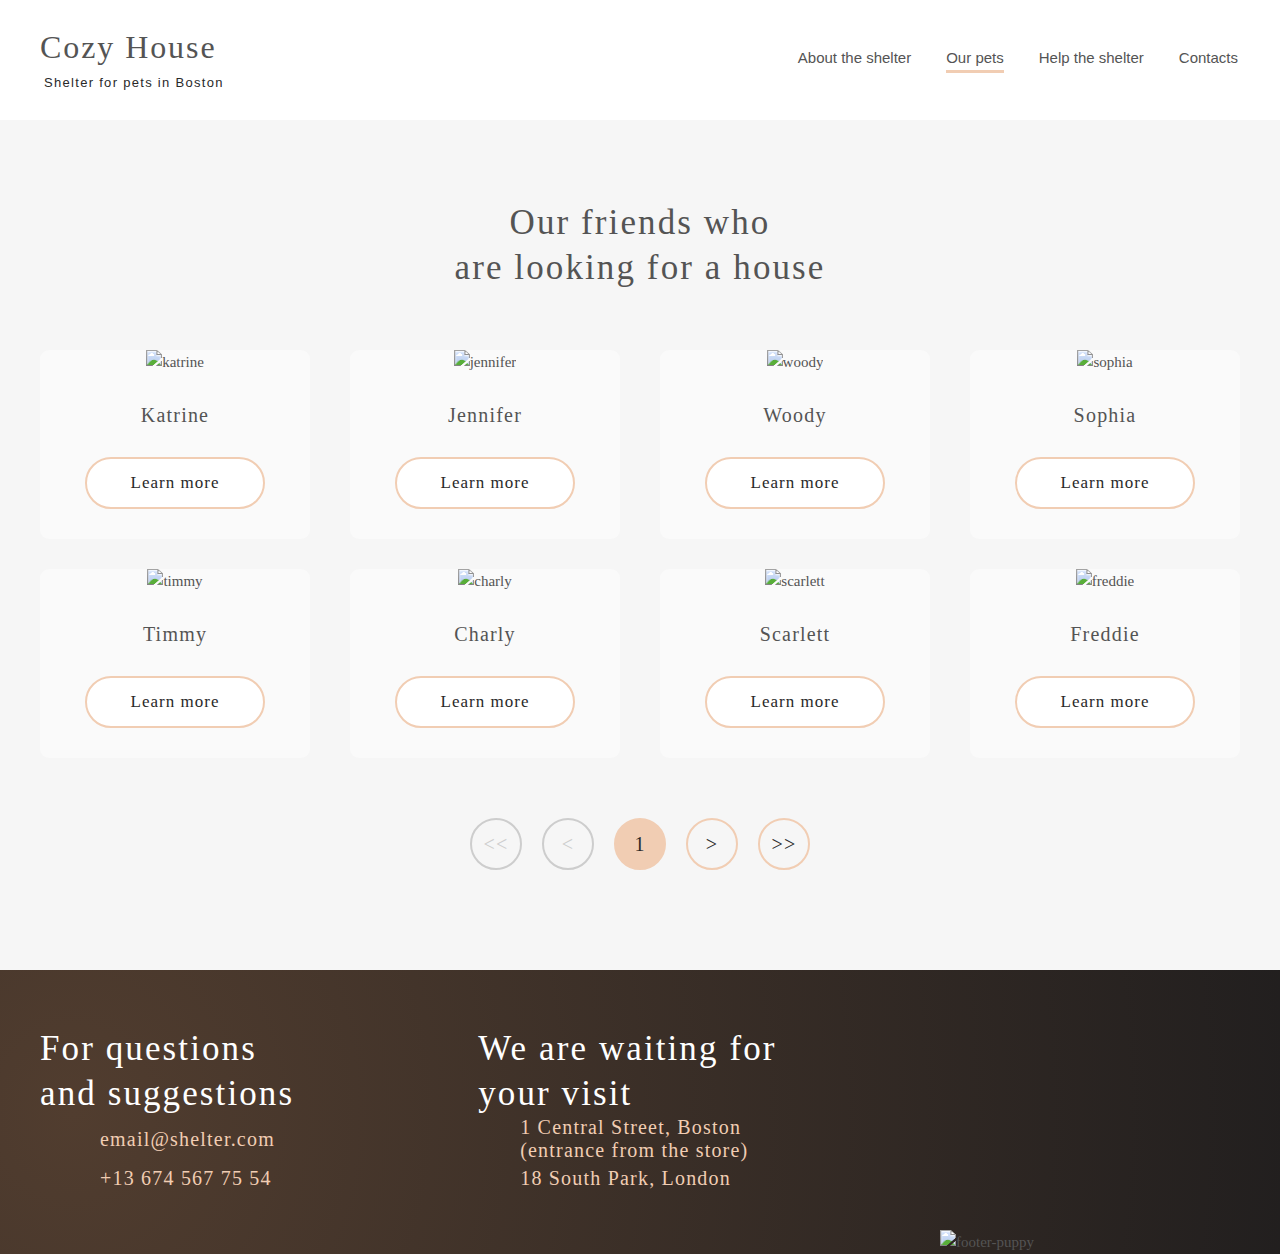
==== shelter/pages/pets/index.html @ 2d5dfb0d "init: started shelter task" ====
<!DOCTYPE html>
<html lang="en">
<head>
    <meta charset="UTF-8">
    <meta name="viewport" content="width=device-width, initial-scale=1.0">
    <meta http-equiv="X-UA-Compatible" content="ie=edge">
    <title>Our pets</title>
    <link rel="stylesheet" type="text/css" href="../main/normalize.css">
    <link rel="stylesheet" type="text/css" href="../main/common_styles.css">
    <link rel="stylesheet" type="text/css" href="style.css">
</head>
<body>

    <div class="sticky-container">
        <div class="container">
            <header class="header">
                <div class="header__top">
                    <a class="header-logo" href="../main/index.html">
                        <h1 class="header-logo__title">Cozy House</h1>
                        <div class="header-logo__subtitle">
                            Shelter for pets in Boston
                        </div>
                    </a>
                    <nav class="menu">
                        <!-- <button class="menu__btn">
                             <span></span>
                             <span></span>
                             <span></span>
                         </button>-->
                        <ul class="menu__list">
                            <li class="menu__item">
                                <a class="menu__link" href="../main/index.html">About the shelter</a>
                            </li>
                            <li class="menu__item">
                                <a class="menu__link menu__link--selected" href="#">Our pets</a>
                            </li>
                            <li class="menu__item">
                                <a class="menu__link" href="../main/index.html#help">Help the shelter</a>
                            </li>
                            <li class="menu__item">
                                <a class="menu__link" href="#footer">Contacts</a>
                            </li>
                        </ul>
                    </nav>
                </div>
            </header>
        </div>
    </div>

<main>
    <section class="our-friends" id="our-friends">
        <div class="container">
            <div class="our-friends-flex">
                <h3 class="our-friends__title">
                    Our friends who <br>
                    are looking for a house
                </h3>

                <div class="slider-cards">

                    <div class="slider-card">
                        <img class="slider-card__img" src="../../assets/images/pets/pets-katrine.jpg"
                             alt="katrine">
                        <div class="slider-card__title">Katrine</div>
                        <a class="btn btn--light">Learn more</a>
                    </div>
                    <div class="slider-card">
                        <img class="slider-card__img" src="../../assets/images/pets/pets-jennifer.jpg"
                             alt="jennifer">
                        <div class="slider-card__title">Jennifer</div>
                        <div class="btn btn--light">Learn more</div>
                    </div>
                    <div class="slider-card">
                        <img class="slider-card__img" src="../../assets/images/pets/pets-woody.jpg" alt="woody">
                        <div class="slider-card__title">Woody</div>
                        <div class="btn btn--light">Learn more</div>
                    </div>

                    <div class="slider-card">
                        <img class="slider-card__img" src="../../assets/images/pets/pets-sophia.jpg"
                             alt="sophia">
                        <div class="slider-card__title">Sophia</div>
                        <div class="btn btn--light">Learn more</div>
                    </div>
                    <div class="slider-card">
                        <img class="slider-card__img" src="../../assets/images/pets/pets-timmy.jpg" alt="timmy">
                        <div class="slider-card__title">Timmy</div>
                        <div class="btn btn--light">Learn more</div>
                    </div>
                    <div class="slider-card">
                        <img class="slider-card__img" src="../../assets/images/pets/pets-charly.jpg"
                             alt="charly">
                        <div class="slider-card__title">Charly</div>
                        <div class="btn btn--light">Learn more</div>
                    </div>
                    <div class="slider-card">
                        <img class="slider-card__img" src="../../assets/images/pets/pets-scarlett.jpg"
                             alt="scarlett">
                        <div class="slider-card__title">Scarlett</div>
                        <div class="btn btn--light">Learn more</div>
                    </div>
                    <div class="slider-card">
                        <img class="slider-card__img" src="../../assets/images/pets/pets-freddie.jpg"
                             alt="freddie">
                        <div class="slider-card__title">Freddie</div>
                        <div class="btn btn--light">Learn more</div>
                    </div>

                </div>

                <div class="btn-block">
                    <button class="slider-btn" disabled>&lt;&lt;</button>
                    <button class="slider-btn" disabled>&lt;</button>
                    <button class="slider-btn active-page">1</button>
                    <button class="slider-btn">&gt;</button>
                    <button class="slider-btn">&gt;&gt;</button>
                </div>

            </div>
        </div>
    </section>
</main>

<div class="bg-container-footer">
    <div class="container">
        <footer class="footer" id="footer">
            <div class="footer-textbox">
                <h3 class="footer-textbox__title">For questions and suggestions</h3>
                <div class="footer-textbox__content">
                    <svg class="icon icon--40-26">
                        <use xlink:href="../../assets/icons/icons.svg#mail"></use>
                    </svg>
                    <a class="footer-textbox__text" href="mailto:email@shelter.com" title="email">email@shelter.com</a>
                </div>
                <div class="footer-textbox__content">
                    <svg class="icon icon--40-32">
                        <use xlink:href="../../assets/icons/icons.svg#phone"></use>
                    </svg>
                    <a class="footer-textbox__text" href="tel:+136745677554" title="phone">+13 674 567 75 54</a>
                </div>
            </div>
            <div class="footer-textbox footer-textbox__center">
                <h3 class="footer-textbox__title">We are waiting for your visit</h3>
                <div class="footer-textbox__content">
                    <svg class="icon icon--22-32">
                        <use xlink:href="../../assets/icons/icons.svg#pin"></use>
                    </svg>
                    <a class="footer-textbox__text" href="https://goo.gl/maps/GxNyCntBxxRUMGNj9" target="_blank"
                       title="location">1 Central Street, Boston (entrance from the store)</a>
                </div>
                <div class="footer-textbox__content">
                    <svg class="icon icon--22-32">
                        <use xlink:href="../../assets/icons/icons.svg#pin"></use>
                    </svg>
                    <a class="footer-textbox__text" href="https://goo.gl/maps/SXfoR8rrXYMmH7Yr9" target="_blank"
                       title="location">18 South Park, London </a>
                </div>
            </div>
            <img class="footer-img" src="../../assets/images/footer-puppy.png" alt="footer-puppy">
        </footer>
    </div>
</div>

<!--<script src="script.js"></script>-->
</body>
</html>
---- shelter/pages/main/common_styles.css ----
@font-face {
    font-family: Georgia;
    src: local(Georgia Bold),
    url('../../assets/fonts/subset-Georgia-Bold.woff2') format('woff2'),
    url('../../assets/fonts/subset-Georgia-Bold.woff') format('woff');
    font-weight: bold;
    font-style: normal;
    font-display: swap;
}

@font-face {
    font-family: Arial;
    src: local(Arial),
    url('../../assets/fonts/subset-ArialMT.woff2') format('woff2'),
    url('../../assets/fonts/subset-ArialMT.woff') format('woff');
    font-weight: normal;
    font-style: normal;
    font-display: swap;
}

@font-face {
    font-family: Georgia;
    src: local(Georgia),
    url('../../assets/fonts/subset-Georgia.woff2') format('woff2'),
    url('../../assets/fonts/subset-Georgia.woff') format('woff');
    font-weight: normal;
    font-style: normal;
    font-display: swap;
}

@font-face {
    font-family: Arial;
    src: local(Arial Italic),
    url('../../assets/fonts/subset-Arial-ItalicMT.woff2') format('woff2'),
    url('../../assets/fonts/subset-Arial-ItalicMT.woff') format('woff');
    font-weight: normal;
    font-style: italic;
    font-display: swap;
}

@font-face {
    font-family: Georgia;
    src: local(Georgia Italic),
    url('../../assets/fonts/subset-Georgia-Italic.woff2') format('woff2'),
    url('../../assets/fonts/subset-Georgia-Italic.woff') format('woff');
    font-weight: normal;
    font-style: italic;
    font-display: swap;
}

* {
    box-sizing: border-box;
}

.icon {
    flex: 0 0 auto;
}

.icon.icon--30-23 {
    width: 30px;
    height: 23px;
}
.icon.icon--40-26 {
    width: 40px;
    height: 26px;
}
.icon.icon--40-32 {
    width: 40px;
    height: 32px;
}
.icon.icon--22-32 {
    width: 22px;
    height: 32px;
}
---- shelter/pages/pets/style.css ----
html,
body {
    height: 100%;
    font: 400 15px/24px Georgia, serif;
    color: #545454;
    background: #ffffff;
    scroll-behavior: smooth
}

h3 {
    font-size: 35px;
    line-height: 45px;
    font-weight: 400;
    letter-spacing: 0.06em;
}

.btn {
    font-size: 17px;
    line-height: 22px;
    color: #292929;
    letter-spacing: 0.06em;
    text-align: center;
    padding: 15px 45px;
    background-color: #F1CDB3;
    border-radius: 100px;
    transition: background-color 0.5s ease;
    text-decoration: none;
}

.btn--light {
    background-color: #FFFFFF;
    padding: 13px 43px;
    border: 2px solid #F1CDB3;
}

.btn:hover {
    background-color: #FDDCC4;
}

.btn--light:hover {
    background-color: #F1CDB3;
}

.container {
    max-width: 1280px;
    padding: 0 40px;
    margin: auto;
}

/*-------------------HEADER----------------------------*/
.sticky-container {
    position: sticky;
    top: 0;
    background-color: #ffffff;
}

.header__top {
    display: flex;
    justify-content: space-between;
    align-items: center;
    padding: 30px 0;
}

.header-logo__title {
    font-size: 32px;
    font-weight: 400;
    line-height: 35px;
    letter-spacing: 0.06em;
    padding: 0;
}

.header-logo__subtitle {
    font: 13px/15px Arial, sans-serif;
    letter-spacing: 0.1em;
    color: #292929;
    margin-top: 10px;
    margin-left: 4px;
}

.menu__list {
    list-style: none;
    display: flex;
    margin: 0;
    padding: 0 2px 2px 0;
}

.menu__item +.menu__item {
    margin-left: 35px;
}

.menu__link {
    display: block;
    font: 15px/24px Arial, sans-serif;
    text-decoration: none;
    transition: all 0.2s ease;
}

.menu__link--selected {
    border-bottom: 3px solid #F1CDB3;
}

.menu__link:hover {
    color: #292929;
}

/*-----------------MAIN------------------------*/
.our-friends {
    padding: 80px 0 100px;
    background-color: #F6F6F6;
}
.our-friends-flex {
    display: flex;
    flex-direction: column;
    align-items: center;
    gap: 60px;
}

.our-friends__title {
    text-align: center;
}

.btn-block {
    display: flex;
    gap: 20px;
}

/*-------------------SLIDER---------------------------*/
.slider-btn {
    width: 52px;
    height: 52px;
    border: 2px solid #F1CDB3;
    border-radius: 50%;
    transition: background-color 0.3s ease;
    background-color: inherit;
    font-size: 20px;
    line-height: 23px;
    letter-spacing: 0.06em;
    color: #292929;
    text-align: center;
}

.slider-btn[disabled] {
    border: 2px solid #CDCDCD;
    color: #CDCDCD;
}

.slider-btn.active-page {
    background-color: #F1CDB3;
}

.slider-btn:not([disabled], .active-page):hover {
    background-color: #FDDCC4;
    border-color: #FDDCC4;
    cursor: pointer;
}

.slider-cards {
    display: flex;
    gap: 30px 40px;
    flex-wrap: wrap;
    justify-content: center;
}

.slider-card {
    width: 270px;
    display: flex;
    flex-direction: column;
    align-items: center;
    gap: 30px;
    border-radius: 9px;
    transition: all 0.3s ease;
    background-color: #FAFAFA;
}

.slider-card:hover {
    box-shadow: 0 2px 35px 14px rgba(13, 13, 13, 0.04);
    cursor: pointer;
    background-color: #FFFFFF;
}

.slider-card:hover .btn--light {
    background-color: #F1CDB3;
}

.slider-card__title {
    font-size: 20px;
    line-height: 23px;
    color: #545454;
    letter-spacing: 0.06em;
    text-align: center;
}

.slider-card .btn--light {
    margin-bottom: 30px;
}

/*--------------------FOOTER-------------------*/
.bg-container-footer {
    background:  url("../../assets/images/noise.png"), radial-gradient(110.67% 538.64% at 5.73% 50%, #513D2F 0%, #1A1A1C 100%), #211F20;
}

.footer {
    display: flex;
    justify-content: space-between;
    padding-top: 40px;
}

.footer-textbox {
    flex: 0 1 23.2%;
    display: flex;
    flex-direction: column;
    justify-content: space-between;
    padding: 16px 0 60px;
}

.footer-textbox__center {
    flex: 0 1 25.167%;
}

.footer-textbox__title {
    color: #FFFFFF;
}

.footer-textbox__content {
    display: flex;
    justify-content: flex-start;
    align-items: center;
    gap: 20px;
}

.footer-textbox__text {
    font-size: 20px;
    line-height: 23px;
    letter-spacing: 0.06em;
    color: #F1CDB3;
}

.footer-img {
    flex: 0 1 25%;
    align-self: flex-end;
}
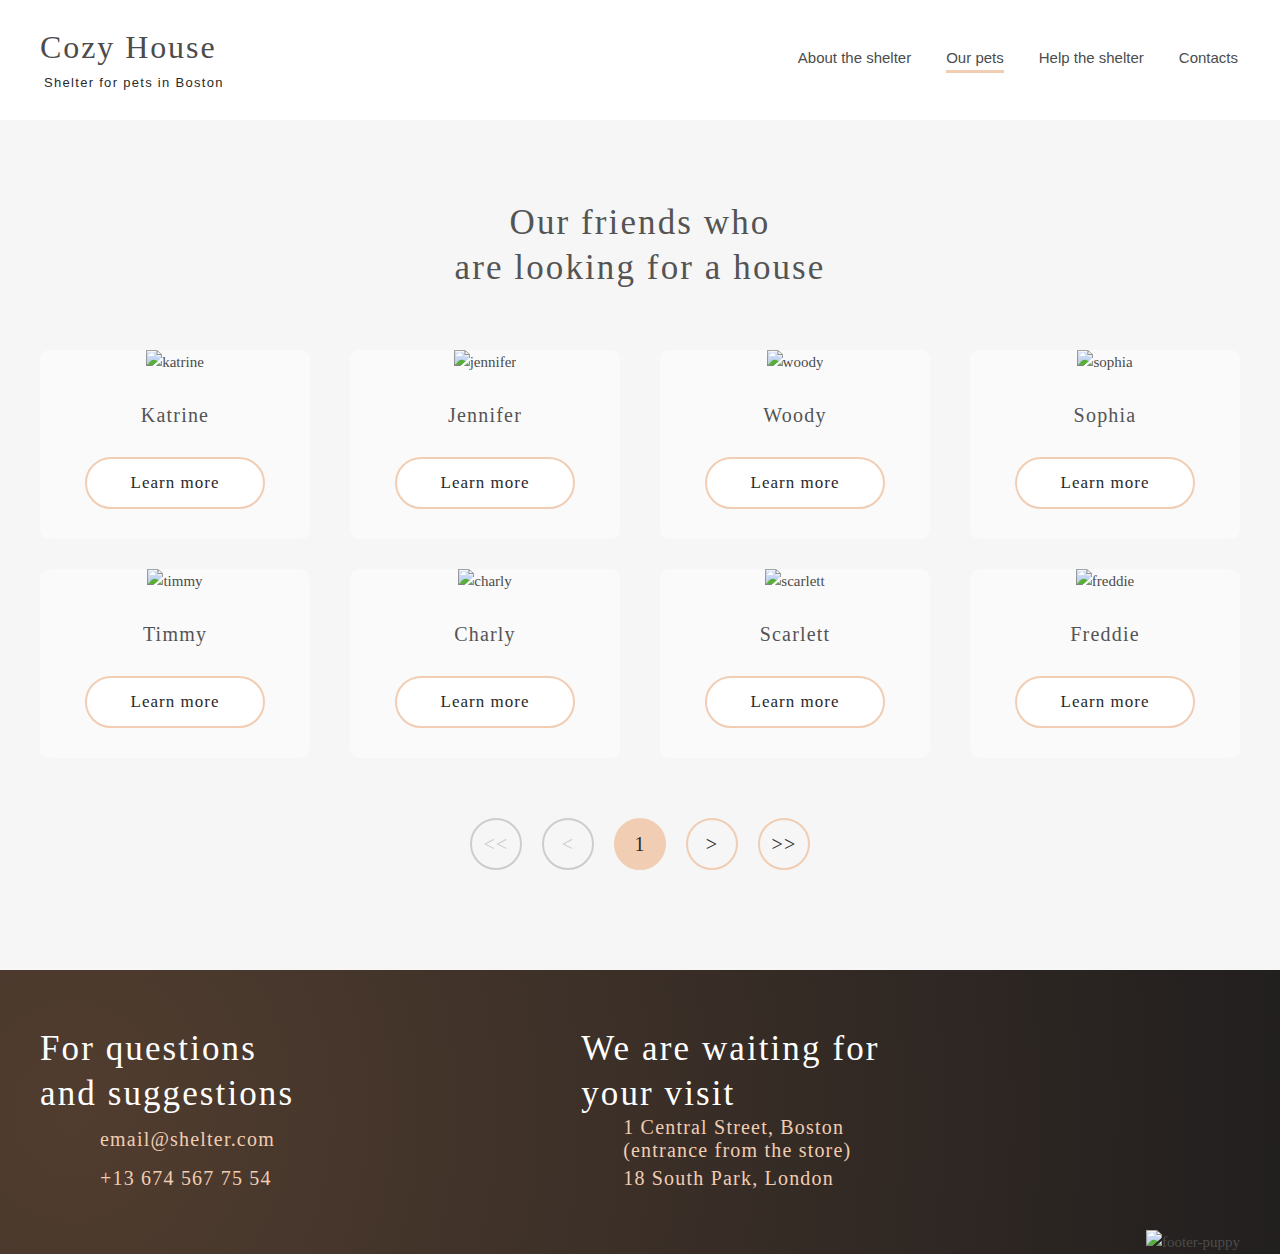
==== commit 761c5fee: "fix: added links for mail, contacts, phone layers in footer" ====
--- a/shelter/pages/pets/index.html
+++ b/shelter/pages/pets/index.html
@@ -8,44 +8,44 @@
     <link rel="stylesheet" type="text/css" href="../main/normalize.css">
     <link rel="stylesheet" type="text/css" href="../main/common_styles.css">
     <link rel="stylesheet" type="text/css" href="style.css">
+    <link rel="stylesheet" type="text/css" href="../main/burger.css">
 </head>
 <body>
-
-    <div class="sticky-container">
-        <div class="container">
-            <header class="header">
-                <div class="header__top">
-                    <a class="header-logo" href="../main/index.html">
-                        <h1 class="header-logo__title">Cozy House</h1>
-                        <div class="header-logo__subtitle">
-                            Shelter for pets in Boston
-                        </div>
-                    </a>
-                    <nav class="menu">
-                        <!-- <button class="menu__btn">
-                             <span></span>
-                             <span></span>
-                             <span></span>
-                         </button>-->
-                        <ul class="menu__list">
-                            <li class="menu__item">
-                                <a class="menu__link" href="../main/index.html">About the shelter</a>
-                            </li>
-                            <li class="menu__item">
-                                <a class="menu__link menu__link--selected" href="#">Our pets</a>
-                            </li>
-                            <li class="menu__item">
-                                <a class="menu__link" href="../main/index.html#help">Help the shelter</a>
-                            </li>
-                            <li class="menu__item">
-                                <a class="menu__link" href="#footer">Contacts</a>
-                            </li>
-                        </ul>
-                    </nav>
+<div class="sticky-container">
+    <div class="container">
+        <header class="header">
+            <div class="header__top">
+                <a class="header-logo" href="../main/index.html">
+                    <h1 class="header-logo__title">Cozy House</h1>
+                    <div class="header-logo__subtitle">
+                        Shelter for pets in Boston
+                    </div>
+                </a>
+                <nav class="menu">
+                    <ul class="menu__list">
+                        <li class="menu__item">
+                            <a class="menu__link" href="../main/index.html">About the shelter</a>
+                        </li>
+                        <li class="menu__item">
+                            <a class="menu__link menu__link--selected" href="#">Our pets</a>
+                        </li>
+                        <li class="menu__item">
+                            <a class="menu__link" href="../main/index.html#help">Help the shelter</a>
+                        </li>
+                        <li class="menu__item">
+                            <a class="menu__link" href="#footer">Contacts</a>
+                        </li>
+                    </ul>
+                </nav>
+                <div class="burger">
+                    <span class="burger-line burger-line-first"></span>
+                    <span class="burger-line burger-line-second"></span>
+                    <span class="burger-line burger-line-third"></span>
                 </div>
-            </header>
-        </div>
+            </div>
+        </header>
     </div>
+</div>
 
 <main>
     <section class="our-friends" id="our-friends">
@@ -75,7 +75,6 @@
                         <div class="slider-card__title">Woody</div>
                         <div class="btn btn--light">Learn more</div>
                     </div>
-
                     <div class="slider-card">
                         <img class="slider-card__img" src="../../assets/images/pets/pets-sophia.jpg"
                              alt="sophia">
@@ -127,7 +126,7 @@
             <div class="footer-textbox">
                 <h3 class="footer-textbox__title">For questions and suggestions</h3>
                 <div class="footer-textbox__content">
-                    <svg class="icon icon--40-26">
+                    <svg class="icon icon--40-26 icon--mail">
                         <use xlink:href="../../assets/icons/icons.svg#mail"></use>
                     </svg>
                     <a class="footer-textbox__text" href="mailto:email@shelter.com" title="email">email@shelter.com</a>
@@ -161,6 +160,7 @@
     </div>
 </div>
 
-<!--<script src="script.js"></script>-->
+<script src="script.js"></script>
+<script src="../main/burger.js"></script>
 </body>
 </html>--- a/shelter/pages/main/common_styles.css
+++ b/shelter/pages/main/common_styles.css
@@ -1,6 +1,6 @@
 @font-face {
     font-family: Georgia;
-    src: local(Georgia Bold),
+    src:
     url('../../assets/fonts/subset-Georgia-Bold.woff2') format('woff2'),
     url('../../assets/fonts/subset-Georgia-Bold.woff') format('woff');
     font-weight: bold;
@@ -10,7 +10,7 @@
 
 @font-face {
     font-family: Arial;
-    src: local(Arial),
+    src:
     url('../../assets/fonts/subset-ArialMT.woff2') format('woff2'),
     url('../../assets/fonts/subset-ArialMT.woff') format('woff');
     font-weight: normal;
@@ -20,7 +20,7 @@
 
 @font-face {
     font-family: Georgia;
-    src: local(Georgia),
+    src:
     url('../../assets/fonts/subset-Georgia.woff2') format('woff2'),
     url('../../assets/fonts/subset-Georgia.woff') format('woff');
     font-weight: normal;
@@ -30,7 +30,7 @@
 
 @font-face {
     font-family: Arial;
-    src: local(Arial Italic),
+    src:
     url('../../assets/fonts/subset-Arial-ItalicMT.woff2') format('woff2'),
     url('../../assets/fonts/subset-Arial-ItalicMT.woff') format('woff');
     font-weight: normal;
@@ -40,7 +40,7 @@
 
 @font-face {
     font-family: Georgia;
-    src: local(Georgia Italic),
+    src:
     url('../../assets/fonts/subset-Georgia-Italic.woff2') format('woff2'),
     url('../../assets/fonts/subset-Georgia-Italic.woff') format('woff');
     font-weight: normal;
@@ -50,6 +50,30 @@
 
 * {
     box-sizing: border-box;
+}
+
+html,
+body {
+    height: 100%;
+    font: 400 15px/24px Georgia, serif;
+    color: #4C4C4C;
+    background: #ffffff;
+    scroll-behavior: smooth
+}
+
+h3 {
+    font-size: 35px;
+    line-height: 45px;
+    font-weight: 400;
+    letter-spacing: 0.06em;
+    color: #545454;
+}
+
+@media (max-width: 767.98px) {
+    h3 {
+        font-size: 25px;
+        line-height: 32px;
+    }
 }
 
 .icon {
@@ -71,4 +95,154 @@
 .icon.icon--22-32 {
     width: 22px;
     height: 32px;
+}
+.icon--mail {
+    margin: 3px 0;
+}
+
+.btn {
+    font-size: 17px;
+    line-height: 22px;
+    color: #292929;
+    letter-spacing: 0.06em;
+    text-align: center;
+    padding: 15px 45px;
+    background-color: #F1CDB3;
+    border-radius: 100px;
+    transition: background-color 0.5s ease;
+    text-decoration: none;
+}
+
+.btn--light {
+    background-color: #FFFFFF;
+    padding: 13px 43px;
+    border: 2px solid #F1CDB3;
+}
+
+.btn:hover {
+    background-color: #FDDCC4;
+}
+
+.btn--light:hover {
+    background-color: #F1CDB3;
+}
+
+.container {
+    max-width: 1280px;
+    padding: 0 40px;
+    margin: auto;
+}
+
+@media (max-width: 1279.98px) {
+    .container {
+        padding: 0 30px;
+    }
+}
+
+@media (max-width: 767.98px) {
+    .container {
+        padding: 0 10px;
+    }
+}
+/*--------------------FOOTER-------------------*/
+.bg-container-footer {
+    background:  url("../../assets/images/noise.png"), radial-gradient(110.67% 538.64% at 5.73% 50%, #513D2F 0%, #1A1A1C 100%), #211F20;
+}
+
+.footer {
+    display: flex;
+    justify-content: space-between;
+    padding-top: 40px;
+}
+
+.footer-textbox {
+    flex: 0 1 23.2%;
+    display: flex;
+    flex-direction: column;
+    justify-content: space-between;
+    padding: 16px 0 60px;
+}
+
+.footer-textbox__center {
+    flex: 0 1 25.167%;
+}
+
+.footer-textbox__title {
+    color: #FFFFFF;
+}
+
+.footer-textbox__content {
+    display: flex;
+    justify-content: flex-start;
+    align-items: center;
+    gap: 20px;
+}
+
+.footer-textbox__text {
+    font-size: 20px;
+    line-height: 23px;
+    letter-spacing: 0.06em;
+    color: #F1CDB3;
+}
+
+.footer-img {
+    display: block;
+    grid-area: img;
+    align-self: flex-end;
+}
+
+@media (max-width: 1279.98px) {
+    .footer {
+        display: grid;
+        grid-template: "contacts address" "img img" / 279px 302px;
+        gap: 65px 60px;
+        justify-content: center;
+        padding: 30px 34px 0;
+    }
+
+    .footer-textbox {
+        grid-area: contacts;
+        padding: 0;
+        gap: 40px;
+    }
+
+    .footer-textbox__center {
+        grid-area: address;
+        gap: 33px;
+    }
+
+    .footer-img {
+        justify-self: center;
+    }
+}
+
+@media (max-width: 767.98px) {
+    .footer {
+        display: flex;
+        flex-direction: column;
+        gap: 40px;
+        align-items: center;
+        padding: 30px 0 0;
+    }
+    .footer-textbox {
+        max-width: 300px;
+        align-items: center;
+    }
+
+    .footer-textbox__center {
+        gap: 40px;
+        align-items: unset;
+    }
+
+    .footer-textbox__title {
+        text-align: center;
+        align-self: center;
+        max-width: 270px;
+    }
+
+    .footer-img {
+        max-width: 100%;
+        padding: 0 20px;
+        align-self: center;
+    }
 }--- a/shelter/pages/pets/style.css
+++ b/shelter/pages/pets/style.css
@@ -1,52 +1,4 @@
 
-html,
-body {
-    height: 100%;
-    font: 400 15px/24px Georgia, serif;
-    color: #545454;
-    background: #ffffff;
-    scroll-behavior: smooth
-}
-
-h3 {
-    font-size: 35px;
-    line-height: 45px;
-    font-weight: 400;
-    letter-spacing: 0.06em;
-}
-
-.btn {
-    font-size: 17px;
-    line-height: 22px;
-    color: #292929;
-    letter-spacing: 0.06em;
-    text-align: center;
-    padding: 15px 45px;
-    background-color: #F1CDB3;
-    border-radius: 100px;
-    transition: background-color 0.5s ease;
-    text-decoration: none;
-}
-
-.btn--light {
-    background-color: #FFFFFF;
-    padding: 13px 43px;
-    border: 2px solid #F1CDB3;
-}
-
-.btn:hover {
-    background-color: #FDDCC4;
-}
-
-.btn--light:hover {
-    background-color: #F1CDB3;
-}
-
-.container {
-    max-width: 1280px;
-    padding: 0 40px;
-    margin: auto;
-}
 
 /*-------------------HEADER----------------------------*/
 .sticky-container {
@@ -104,6 +56,15 @@
     color: #292929;
 }
 
+/*-------------------------BURGER-----------------*/
+.menu.menu--burger {
+    background: #FFFFFF !important;
+}
+
+.burger-line {
+    background: #000000 !important;
+}
+
 /*-----------------MAIN------------------------*/
 .our-friends {
     padding: 80px 0 100px;
@@ -123,6 +84,26 @@
 .btn-block {
     display: flex;
     gap: 20px;
+}
+
+@media (max-width: 1279.98px) {
+    .our-friends {
+        padding: 80px 0 76px;
+    }
+
+    .our-friends-flex {
+        gap: 0;
+    }
+}
+
+@media (max-width: 767.98px) {
+    .btn-block {
+        gap: 10px;
+    }
+
+    .our-friends {
+        padding: 42px 0;
+    }
 }
 
 /*-------------------SLIDER---------------------------*/
@@ -195,48 +176,18 @@
     margin-bottom: 30px;
 }
 
-/*--------------------FOOTER-------------------*/
-.bg-container-footer {
-    background:  url("../../assets/images/noise.png"), radial-gradient(110.67% 538.64% at 5.73% 50%, #513D2F 0%, #1A1A1C 100%), #211F20;
+.slider-card--hidden {
+    display: none;
 }
 
-.footer {
-    display: flex;
-    justify-content: space-between;
-    padding-top: 40px;
+@media (max-width: 1279.98px) {
+    .slider-cards {
+        padding: 30px 0 40px;
+    }
 }
 
-.footer-textbox {
-    flex: 0 1 23.2%;
-    display: flex;
-    flex-direction: column;
-    justify-content: space-between;
-    padding: 16px 0 60px;
+@media (max-width: 768.98px) {
+    .slider-cards {
+        padding: 42px 0;
+    }
 }
-
-.footer-textbox__center {
-    flex: 0 1 25.167%;
-}
-
-.footer-textbox__title {
-    color: #FFFFFF;
-}
-
-.footer-textbox__content {
-    display: flex;
-    justify-content: flex-start;
-    align-items: center;
-    gap: 20px;
-}
-
-.footer-textbox__text {
-    font-size: 20px;
-    line-height: 23px;
-    letter-spacing: 0.06em;
-    color: #F1CDB3;
-}
-
-.footer-img {
-    flex: 0 1 25%;
-    align-self: flex-end;
-}--- a/shelter/pages/main/burger.css
+++ b/shelter/pages/main/burger.css
@@ -0,0 +1,107 @@
+/*--------------------------BURGER------------------------*/
+
+.burger {
+    display: none;
+    width: 30px;
+    height: 22px;
+    cursor: pointer;
+    position: relative;
+}
+
+.burger-line {
+    display: block;
+    width: 100%;
+    height: 2px;
+    background-color: #F1CDB3;
+    position: absolute;
+    transition: 0.3s all linear;
+}
+
+.burger-line-second {
+    top: 50%;
+    transform: translateY(-50%);
+}
+
+.burger-line-third {
+    top: 100%;
+    transform: translateY(-50%);
+}
+
+.burger--active .burger-line-first {
+    transform: translateX(-10px) translateY(11px) rotate(90deg);
+}
+
+.burger--active .burger-line-second {
+    transform: rotate(90deg);
+}
+
+.burger--active .burger-line-third {
+    transform: translateX(10px) translateY(-11px) rotate(90deg);
+}
+
+.header__top.burger--active {
+    display: grid;
+    grid-template-columns: 186px 73px;
+    grid-template-rows: 1fr;
+    justify-content: right;
+    align-items: center;
+    gap: 43px;
+}
+
+@media (max-width: 767.98px) {
+    .header-logo, .burger {
+        z-index: 10;
+    }
+
+    .header-logo--burger {
+        display: block;
+    }
+
+    .header-logo {
+        z-index: 10;
+    }
+
+    .body-burger {
+        overflow: hidden;
+    }
+
+    .menu {
+        display: none;
+    }
+
+    .burger {
+        display: block;
+        margin-right: 43px;
+    }
+
+    .menu.menu--burger{
+        display: block;
+        position: fixed;
+        width: 320px;
+        top: 0;
+        bottom: 0;
+        right: 0;
+        z-index: 3;
+        overflow: auto;
+        background: #292929;
+    }
+
+    .menu__list.menu--burger{
+        height: 100vh;
+        flex-direction: column;
+        justify-content: center;
+        align-items: center;
+        gap: 40px;
+        padding: 0;
+        margin:0 38px 0 39px;
+    }
+
+    .menu__item + .menu__item{
+        margin: 0;
+    }
+
+    .menu__link{
+        font-size: 32px;
+        line-height: 51px;
+    }
+}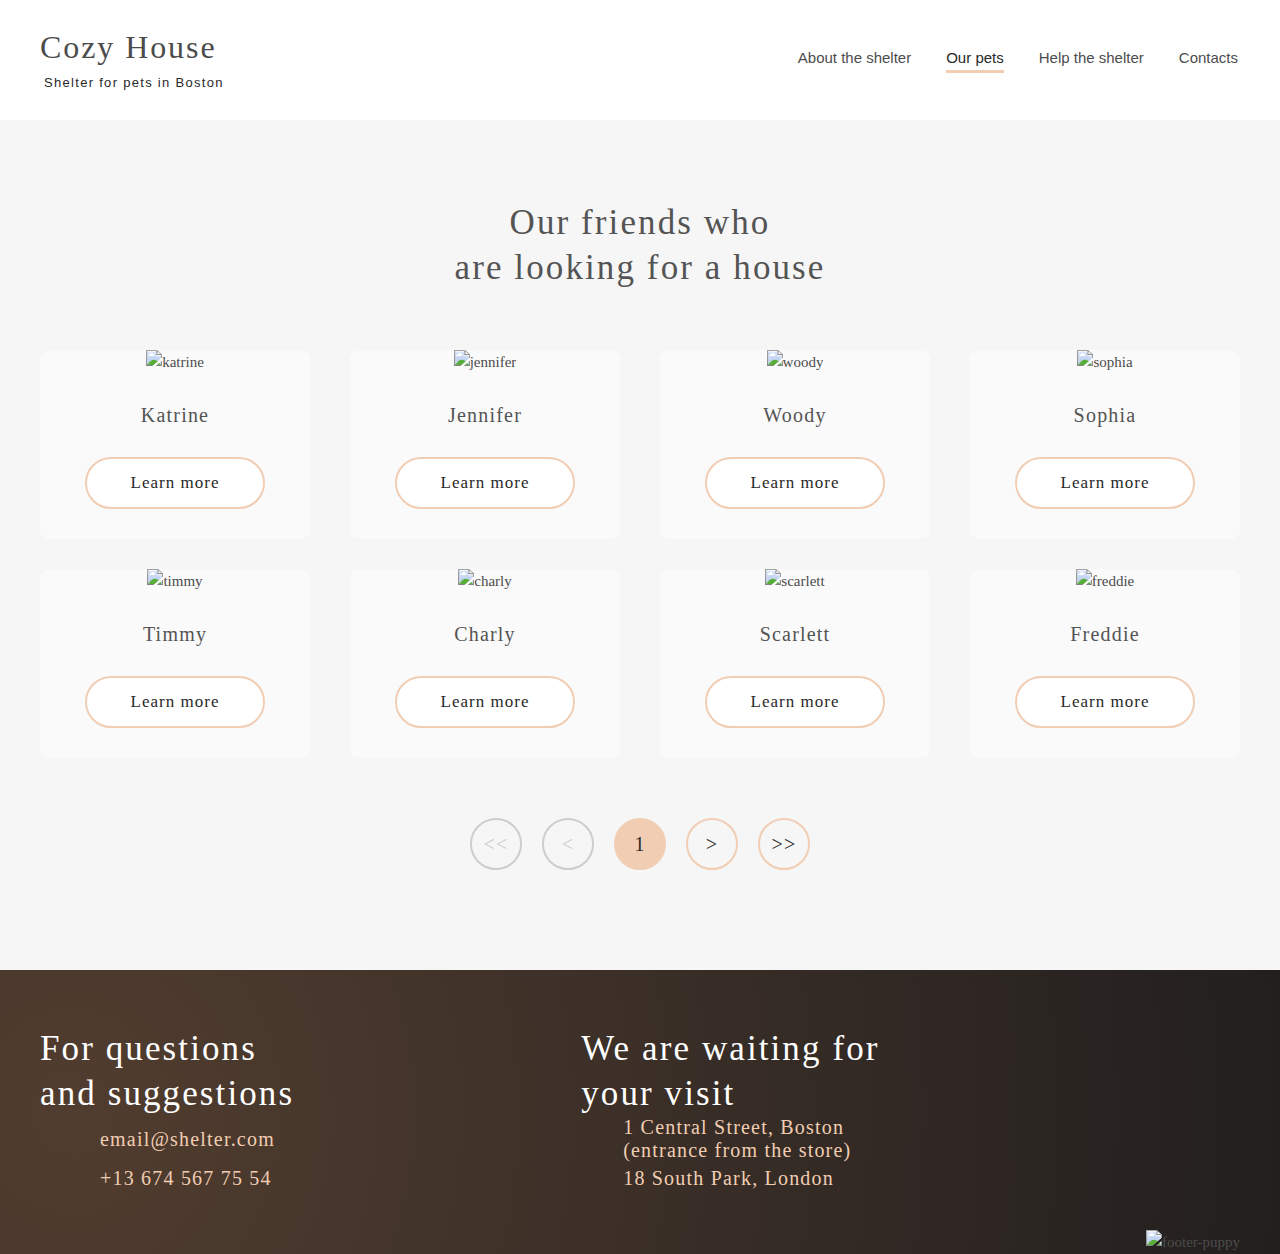
==== commit 34f7a778: "fix: fixed cards structure for pets page for <1280" ====
--- a/shelter/pages/pets/index.html
+++ b/shelter/pages/pets/index.html
@@ -22,6 +22,12 @@
                     </div>
                 </a>
                 <nav class="menu">
+                    <a class="header-logo--burger" href="../main/index.html">
+                        <div class="header-logo__title">Cozy House</div>
+                        <div class="header-logo__subtitle">
+                            Shelter for pets in Boston
+                        </div>
+                    </a>
                     <ul class="menu__list">
                         <li class="menu__item">
                             <a class="menu__link" href="../main/index.html">About the shelter</a>
@@ -125,35 +131,33 @@
         <footer class="footer" id="footer">
             <div class="footer-textbox">
                 <h3 class="footer-textbox__title">For questions and suggestions</h3>
-                <div class="footer-textbox__content">
+                <a class="footer-textbox__content" href="mailto:email@shelter.com" title="email">
                     <svg class="icon icon--40-26 icon--mail">
                         <use xlink:href="../../assets/icons/icons.svg#mail"></use>
                     </svg>
-                    <a class="footer-textbox__text" href="mailto:email@shelter.com" title="email">email@shelter.com</a>
-                </div>
-                <div class="footer-textbox__content">
+                    <div class="footer-textbox__text">email@shelter.com</div>
+                </a>
+                <a class="footer-textbox__content" href="tel:+136745677554" title="phone">
                     <svg class="icon icon--40-32">
                         <use xlink:href="../../assets/icons/icons.svg#phone"></use>
                     </svg>
-                    <a class="footer-textbox__text" href="tel:+136745677554" title="phone">+13 674 567 75 54</a>
-                </div>
+                    <div class="footer-textbox__text">+13 674 567 75 54</div>
+                </a>
             </div>
             <div class="footer-textbox footer-textbox__center">
                 <h3 class="footer-textbox__title">We are waiting for your visit</h3>
-                <div class="footer-textbox__content">
+                <a class="footer-textbox__content" href="https://goo.gl/maps/GxNyCntBxxRUMGNj9" target="_blank" title="location">
                     <svg class="icon icon--22-32">
                         <use xlink:href="../../assets/icons/icons.svg#pin"></use>
                     </svg>
-                    <a class="footer-textbox__text" href="https://goo.gl/maps/GxNyCntBxxRUMGNj9" target="_blank"
-                       title="location">1 Central Street, Boston (entrance from the store)</a>
-                </div>
-                <div class="footer-textbox__content">
+                    <div class="footer-textbox__text">1 Central Street, Boston (entrance from the store)</div>
+                </a>
+                <a class="footer-textbox__content" href="https://goo.gl/maps/SXfoR8rrXYMmH7Yr9" target="_blank" title="location">
                     <svg class="icon icon--22-32">
                         <use xlink:href="../../assets/icons/icons.svg#pin"></use>
                     </svg>
-                    <a class="footer-textbox__text" href="https://goo.gl/maps/SXfoR8rrXYMmH7Yr9" target="_blank"
-                       title="location">18 South Park, London </a>
-                </div>
+                    <div class="footer-textbox__text">18 South Park, London </div>
+                </a>
             </div>
             <img class="footer-img" src="../../assets/images/footer-puppy.png" alt="footer-puppy">
         </footer>
@@ -161,6 +165,7 @@
 </div>
 
 <script src="script.js"></script>
-<script src="../main/burger.js"></script>
+<script src="burger.js"></script>
+<!--<script src="modal.js"></script>-->
 </body>
 </html>--- a/shelter/pages/main/common_styles.css
+++ b/shelter/pages/main/common_styles.css
@@ -69,7 +69,7 @@
     color: #545454;
 }
 
-@media (max-width: 767.98px) {
+@media (max-width: 767px) {
     h3 {
         font-size: 25px;
         line-height: 32px;
@@ -113,37 +113,75 @@
     text-decoration: none;
 }
 
+.btn:hover {
+    background-color: #FDDCC4;
+}
+
+.container {
+    max-width: 1280px;
+    padding: 0 40px;
+    margin: auto;
+}
+
+@media (max-width: 1279px) {
+    .container {
+        padding: 0 30px;
+    }
+}
+
+@media (max-width: 767px) {
+    .container {
+        padding: 0 10px;
+    }
+}
+
+/*---------------------SLIDER------------------*/
+.slider-card {
+    width: 270px;
+    display: flex;
+    flex-direction: column;
+    align-items: center;
+    gap: 30px;
+    border-radius: 9px;
+    transition: all 0.3s ease;
+    background-color: #FAFAFA;
+    overflow: hidden;
+}
+
+.slider-card__title {
+    font-size: 20px;
+    line-height: 23px;
+    color: #545454;
+    letter-spacing: 0.06em;
+    text-align: center;
+}
+
 .btn--light {
     background-color: #FFFFFF;
     padding: 13px 43px;
     border: 2px solid #F1CDB3;
 }
 
-.btn:hover {
+.slider-card .btn--light {
+    margin-bottom: 30px;
+}
+
+.slider-card:hover {
+    box-shadow: 0 2px 35px 14px rgba(13, 13, 13, 0.04);
+    cursor: pointer;
+    background-color: #FFFFFF;
+}
+
+.btn--light:hover {
     background-color: #FDDCC4;
-}
-
-.btn--light:hover {
-    background-color: #F1CDB3;
-}
-
-.container {
-    max-width: 1280px;
-    padding: 0 40px;
-    margin: auto;
-}
-
-@media (max-width: 1279.98px) {
-    .container {
-        padding: 0 30px;
-    }
-}
-
-@media (max-width: 767.98px) {
-    .container {
-        padding: 0 10px;
-    }
-}
+    border-color: #FDDCC4;
+}
+
+.slider-card:hover .btn--light {
+    background-color: #FDDCC4;
+    border-color: #FDDCC4;
+}
+
 /*--------------------FOOTER-------------------*/
 .bg-container-footer {
     background:  url("../../assets/images/noise.png"), radial-gradient(110.67% 538.64% at 5.73% 50%, #513D2F 0%, #1A1A1C 100%), #211F20;
@@ -191,7 +229,7 @@
     align-self: flex-end;
 }
 
-@media (max-width: 1279.98px) {
+@media (max-width: 1279px) {
     .footer {
         display: grid;
         grid-template: "contacts address" "img img" / 279px 302px;
@@ -216,7 +254,7 @@
     }
 }
 
-@media (max-width: 767.98px) {
+@media (max-width: 767px) {
     .footer {
         display: flex;
         flex-direction: column;
@@ -245,4 +283,127 @@
         padding: 0 20px;
         align-self: center;
     }
-}+}
+
+/*-------------------------MODAL--------------------------*/
+.modal-outer {
+    display: none;
+    position: fixed;
+    height: 100vh;
+    top: 0;
+    left: 0;
+    right: 0;
+}
+
+.modal-outer.modal-outer--visible {
+    display: block;
+}
+
+.modal-outer.modal-outer--visible::before {
+    content: "";
+    background: #29292999;
+    position: fixed;
+    top: 0;
+    right: 0;
+    left: 0;
+    bottom: 0;
+    opacity: 65%;
+}
+
+.modal-body {
+    overflow: hidden;
+}
+
+.modal-container {
+    display: block;
+    position: relative;
+    width: 952px;
+    height: 552px;
+    top: 50%;
+    left: 50%;
+    transform: translate(-47.5%, -51%);
+}
+
+.modal-close-btn {
+    display: block;
+    width: 52px;
+    height: 52px;
+    background: url("../../assets/icons/modal-close.svg") center no-repeat;
+    border: 2px #F1CDB3 solid;
+    border-radius: 50%;
+    position: absolute;
+    top: 0;
+    right: 10px;
+    transition: 0.3s ease;
+}
+
+.modal-close-btn:hover {
+    cursor: pointer;
+    background-color: #FDDCC4;
+    border-color: #FDDCC4;
+}
+
+.modal {
+    display: flex;
+    position: absolute;
+    max-width: 900px;
+    max-height: 500px;
+    left: 0;
+    bottom: 0;
+    background:  #FAFAFA;
+    border-radius: 9px;
+    overflow: hidden;
+    z-index: 10;
+}
+
+.modal__img {
+    display: block;
+    min-width: 500px;
+}
+
+.modal-textbox {
+    display: flex;
+    flex-direction: column;
+    padding: 50px 20px 20px 29px;
+    overflow: auto;
+}
+
+/*
+.modal-textbox > div, h3 {
+    color: #000000;
+}
+*/
+
+.modal-textbox__subtitle {
+    font-size: 20px;
+    line-height: 23px;
+    letter-spacing: 0.06em;
+    margin-top: 10px;
+}
+
+.modal-textbox__description {
+    line-height: 17px;
+    letter-spacing: 0.06em;
+    margin-top: 40px;
+}
+
+.modal-list {
+    list-style: none;
+    line-height: 17px;
+    letter-spacing: 0.06em;
+    margin: 30px 0 0;
+    padding: 0;
+}
+
+.modal-list li {
+    padding-top: 10px;
+}
+
+.modal-list li::before {
+    content: "\2022";
+    display: inline-block;
+    color: #F1CDB3;
+    margin: 0 10px 0 0;
+}
+
+
--- a/shelter/pages/pets/style.css
+++ b/shelter/pages/pets/style.css
@@ -49,6 +49,7 @@
 }
 
 .menu__link--selected {
+    color: #292929;
     border-bottom: 3px solid #F1CDB3;
 }
 
@@ -57,6 +58,10 @@
 }
 
 /*-------------------------BURGER-----------------*/
+.menu {
+    background-color: #FFFFFF !important;
+}
+
 .menu.menu--burger {
     background: #FFFFFF !important;
 }
@@ -86,7 +91,7 @@
     gap: 20px;
 }
 
-@media (max-width: 1279.98px) {
+@media (max-width: 1279px) {
     .our-friends {
         padding: 80px 0 76px;
     }
@@ -96,17 +101,29 @@
     }
 }
 
-@media (max-width: 767.98px) {
+@media (max-width: 767px) {
+    .our-friends {
+        padding: 42px 0;
+    }
+
     .btn-block {
         gap: 10px;
-    }
-
-    .our-friends {
-        padding: 42px 0;
     }
 }
 
 /*-------------------SLIDER---------------------------*/
+.slider-cards {
+    display: flex;
+    gap: 30px 40px;
+    flex-wrap: wrap;
+    justify-content: center;
+    overflow: hidden;
+}
+
+.slider-card--hidden {
+    display: none;
+}
+
 .slider-btn {
     width: 52px;
     height: 52px;
@@ -136,58 +153,30 @@
     cursor: pointer;
 }
 
-.slider-cards {
-    display: flex;
-    gap: 30px 40px;
-    flex-wrap: wrap;
-    justify-content: center;
-}
+@media (max-width: 1279px) {
+    .slider-cards {
+        max-width: 600px;
+        max-height: 1405px;
+        padding: 30px 0 10px;
+    }
 
-.slider-card {
-    width: 270px;
-    display: flex;
-    flex-direction: column;
-    align-items: center;
-    gap: 30px;
-    border-radius: 9px;
-    transition: all 0.3s ease;
-    background-color: #FAFAFA;
-}
+    .btn-block {
+        margin-top: 30px;
+    }
 
-.slider-card:hover {
-    box-shadow: 0 2px 35px 14px rgba(13, 13, 13, 0.04);
-    cursor: pointer;
-    background-color: #FFFFFF;
-}
-
-.slider-card:hover .btn--light {
-    background-color: #F1CDB3;
-}
-
-.slider-card__title {
-    font-size: 20px;
-    line-height: 23px;
-    color: #545454;
-    letter-spacing: 0.06em;
-    text-align: center;
-}
-
-.slider-card .btn--light {
-    margin-bottom: 30px;
-}
-
-.slider-card--hidden {
-    display: none;
-}
-
-@media (max-width: 1279.98px) {
-    .slider-cards {
-        padding: 30px 0 40px;
+    .slider-card:hover {
+        box-shadow: 0 2px 8px 8px rgba(13, 13, 13, 0.04);
     }
 }
 
-@media (max-width: 768.98px) {
+@media (max-width: 767px) {
     .slider-cards {
-        padding: 42px 0;
+        max-width: 300px;
+        max-height: 1419px;
+        padding: 42px 0 12px;
+    }
+
+    .btn-block {
+        margin-top: 30px;
     }
 }
--- a/shelter/pages/main/burger.css
+++ b/shelter/pages/main/burger.css
@@ -39,34 +39,51 @@
     transform: translateX(10px) translateY(-11px) rotate(90deg);
 }
 
-.header__top.burger--active {
-    display: grid;
-    grid-template-columns: 186px 73px;
-    grid-template-rows: 1fr;
-    justify-content: right;
-    align-items: center;
-    gap: 43px;
+.sticky-container.burger--active {
+    position: static;
 }
 
-@media (max-width: 767.98px) {
-    .header-logo, .burger {
+.header-logo--burger {
+    display: none;
+}
+
+@media (max-width: 767px) {
+    .burger {
         z-index: 10;
     }
 
     .header-logo--burger {
-        display: block;
-    }
-
-    .header-logo {
-        z-index: 10;
+        display: inline-block;
+        position: relative;
+        transform: translate(10px, 30px);
     }
 
     .body-burger {
         overflow: hidden;
     }
 
+    .body-burger::before {
+        display: block;
+        content: "";
+        background: #29292999;
+        position: absolute;
+        width: 100vh;
+        height: 100vh;
+        top: 0;
+        right: 0;
+        z-index: 2;
+        opacity: 65%;
+    }
+
     .menu {
-        display: none;
+        position: fixed;
+        width: 320px;
+        top: 0;
+        right: -999px;
+        z-index: 3;
+        overflow: auto;
+        background: #292929;
+        transition: right 0.4s ease-out;
     }
 
     .burger {
@@ -75,18 +92,10 @@
     }
 
     .menu.menu--burger{
-        display: block;
-        position: fixed;
-        width: 320px;
-        top: 0;
-        bottom: 0;
         right: 0;
-        z-index: 3;
-        overflow: auto;
-        background: #292929;
     }
 
-    .menu__list.menu--burger{
+    .menu__list{
         height: 100vh;
         flex-direction: column;
         justify-content: center;
@@ -94,6 +103,7 @@
         gap: 40px;
         padding: 0;
         margin:0 38px 0 39px;
+
     }
 
     .menu__item + .menu__item{
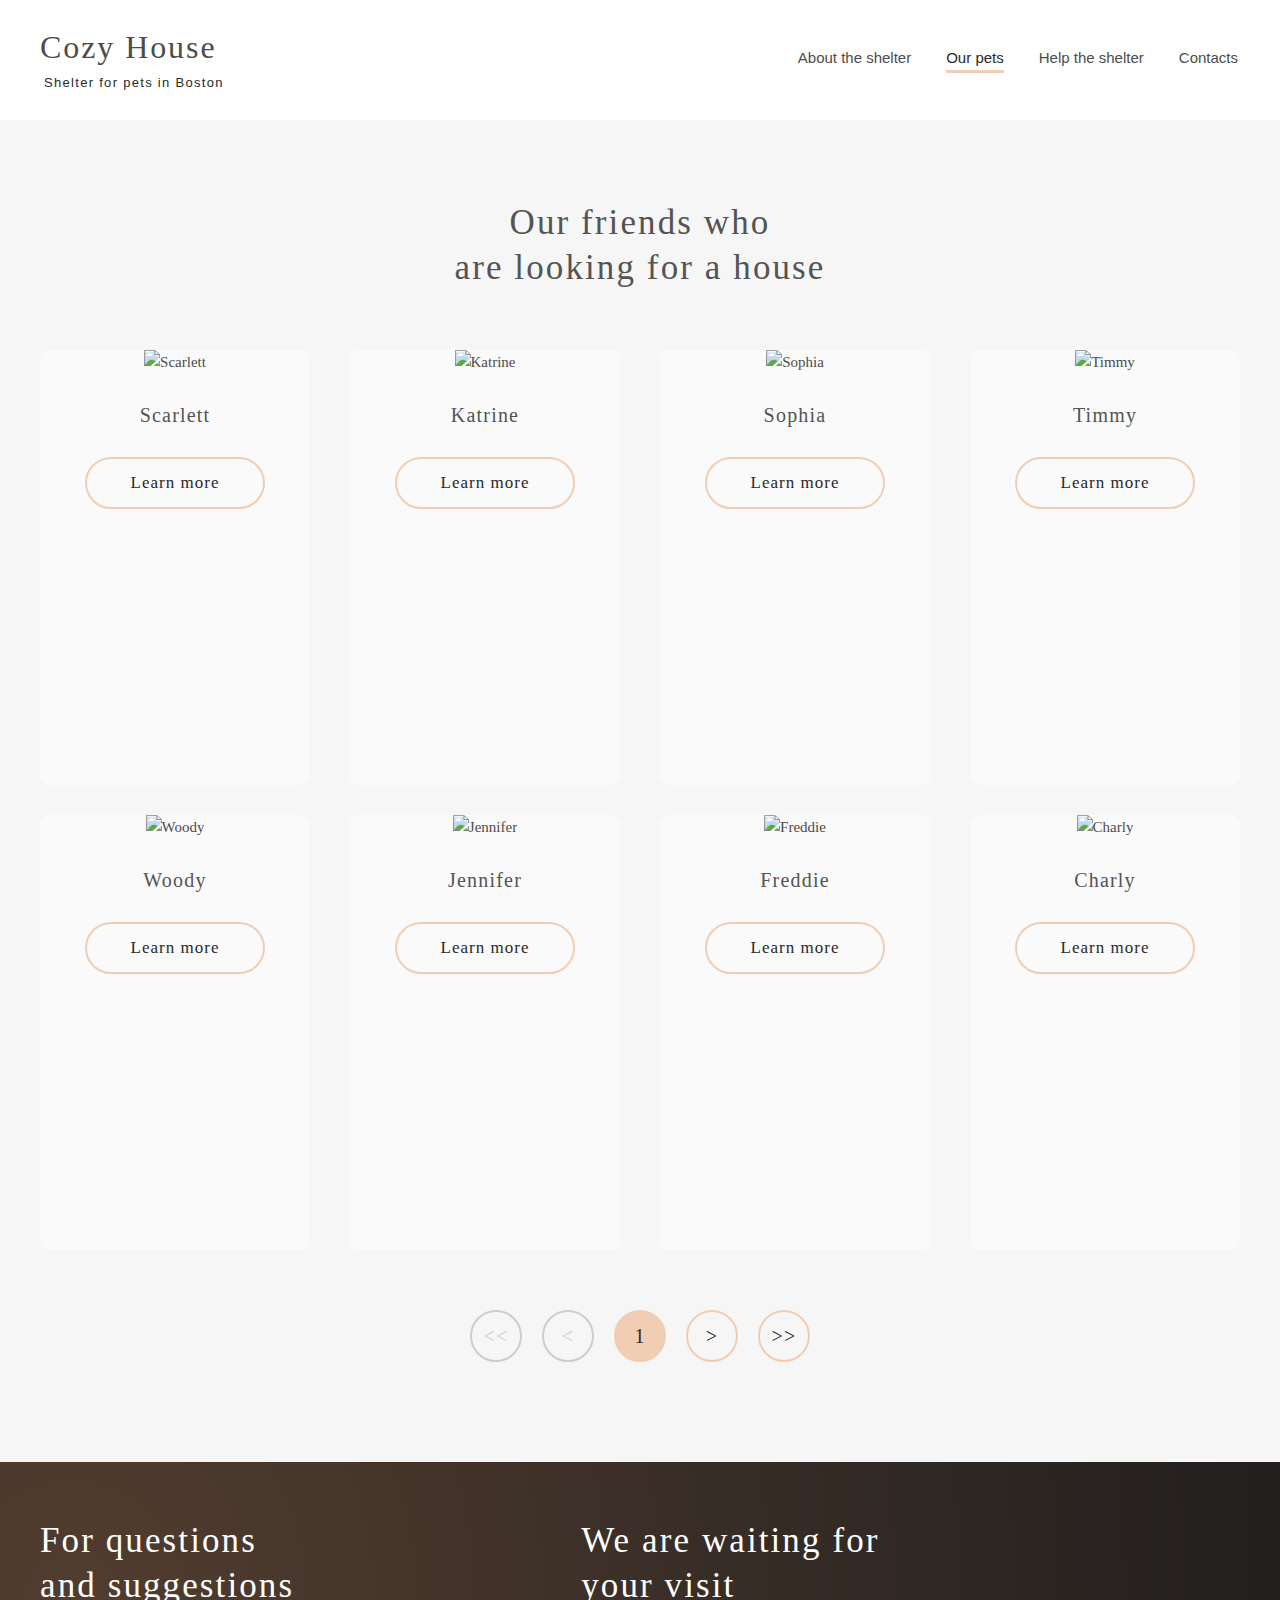
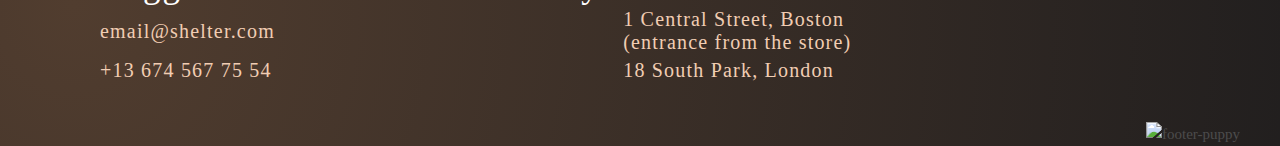
==== commit 46cca9b7: "fix: fixed all media-queries" ====
--- a/shelter/pages/pets/index.html
+++ b/shelter/pages/pets/index.html
@@ -24,9 +24,7 @@
                 <nav class="menu">
                     <a class="header-logo--burger" href="../main/index.html">
                         <div class="header-logo__title">Cozy House</div>
-                        <div class="header-logo__subtitle">
-                            Shelter for pets in Boston
-                        </div>
+                        <div class="header-logo__subtitle">Shelter for pets in Boston</div>
                     </a>
                     <ul class="menu__list">
                         <li class="menu__item">
@@ -62,65 +60,15 @@
                     are looking for a house
                 </h3>
 
-                <div class="slider-cards">
-
-                    <div class="slider-card">
-                        <img class="slider-card__img" src="../../assets/images/pets/pets-katrine.jpg"
-                             alt="katrine">
-                        <div class="slider-card__title">Katrine</div>
-                        <a class="btn btn--light">Learn more</a>
-                    </div>
-                    <div class="slider-card">
-                        <img class="slider-card__img" src="../../assets/images/pets/pets-jennifer.jpg"
-                             alt="jennifer">
-                        <div class="slider-card__title">Jennifer</div>
-                        <div class="btn btn--light">Learn more</div>
-                    </div>
-                    <div class="slider-card">
-                        <img class="slider-card__img" src="../../assets/images/pets/pets-woody.jpg" alt="woody">
-                        <div class="slider-card__title">Woody</div>
-                        <div class="btn btn--light">Learn more</div>
-                    </div>
-                    <div class="slider-card">
-                        <img class="slider-card__img" src="../../assets/images/pets/pets-sophia.jpg"
-                             alt="sophia">
-                        <div class="slider-card__title">Sophia</div>
-                        <div class="btn btn--light">Learn more</div>
-                    </div>
-                    <div class="slider-card">
-                        <img class="slider-card__img" src="../../assets/images/pets/pets-timmy.jpg" alt="timmy">
-                        <div class="slider-card__title">Timmy</div>
-                        <div class="btn btn--light">Learn more</div>
-                    </div>
-                    <div class="slider-card">
-                        <img class="slider-card__img" src="../../assets/images/pets/pets-charly.jpg"
-                             alt="charly">
-                        <div class="slider-card__title">Charly</div>
-                        <div class="btn btn--light">Learn more</div>
-                    </div>
-                    <div class="slider-card">
-                        <img class="slider-card__img" src="../../assets/images/pets/pets-scarlett.jpg"
-                             alt="scarlett">
-                        <div class="slider-card__title">Scarlett</div>
-                        <div class="btn btn--light">Learn more</div>
-                    </div>
-                    <div class="slider-card">
-                        <img class="slider-card__img" src="../../assets/images/pets/pets-freddie.jpg"
-                             alt="freddie">
-                        <div class="slider-card__title">Freddie</div>
-                        <div class="btn btn--light">Learn more</div>
-                    </div>
-
-                </div>
+                <div class="slider-cards"></div>
 
                 <div class="btn-block">
-                    <button class="slider-btn" disabled>&lt;&lt;</button>
-                    <button class="slider-btn" disabled>&lt;</button>
-                    <button class="slider-btn active-page">1</button>
-                    <button class="slider-btn">&gt;</button>
-                    <button class="slider-btn">&gt;&gt;</button>
+                    <button class="slider-btn js-btn-left--last" disabled>&lt;&lt;</button>
+                    <button class="slider-btn js-btn-left" disabled>&lt;</button>
+                    <button class="slider-btn active-page js-active-page">1</button>
+                    <button class="slider-btn js-btn-right">&gt;</button>
+                    <button class="slider-btn js-btn-right--last">&gt;&gt;</button>
                 </div>
-
             </div>
         </div>
     </section>
@@ -164,8 +112,16 @@
     </div>
 </div>
 
-<script src="script.js"></script>
+<div class="modal-outer">
+    <div class="modal-container">
+        <div class="modal-close-btn"></div>
+        <div class="modal"></div>
+    </div>
+</div>
+
+<script type="module" src="../../assets/pets.js"></script>
+<script type="module" src="script.js"></script>
 <script src="burger.js"></script>
-<!--<script src="modal.js"></script>-->
+<script type="module" src="modal.js"></script>
 </body>
 </html>--- a/shelter/pages/main/common_styles.css
+++ b/shelter/pages/main/common_styles.css
@@ -54,7 +54,6 @@
 
 html,
 body {
-    height: 100%;
     font: 400 15px/24px Georgia, serif;
     color: #4C4C4C;
     background: #ffffff;
@@ -69,11 +68,19 @@
     color: #545454;
 }
 
-@media (max-width: 767px) {
+@media (max-width: 767.9px) {
     h3 {
         font-size: 25px;
         line-height: 32px;
     }
+}
+
+input,
+textarea,
+button,
+select,
+a {
+    -webkit-tap-highlight-color: rgba(0,0,0,0);
 }
 
 .icon {
@@ -123,13 +130,13 @@
     margin: auto;
 }
 
-@media (max-width: 1279px) {
+@media (max-width: 1279.9px) {
     .container {
         padding: 0 30px;
     }
 }
 
-@media (max-width: 767px) {
+@media (max-width: 767.9px) {
     .container {
         padding: 0 10px;
     }
@@ -146,6 +153,7 @@
     transition: all 0.3s ease;
     background-color: #FAFAFA;
     overflow: hidden;
+    flex: 0 0 auto;
 }
 
 .slider-card__title {
@@ -157,7 +165,7 @@
 }
 
 .btn--light {
-    background-color: #FFFFFF;
+    background-color: #FAFAFA;
     padding: 13px 43px;
     border: 2px solid #F1CDB3;
 }
@@ -229,7 +237,7 @@
     align-self: flex-end;
 }
 
-@media (max-width: 1279px) {
+@media (max-width: 1279.9px) {
     .footer {
         display: grid;
         grid-template: "contacts address" "img img" / 279px 302px;
@@ -254,7 +262,7 @@
     }
 }
 
-@media (max-width: 767px) {
+@media (max-width: 767.9px) {
     .footer {
         display: flex;
         flex-direction: column;
@@ -279,8 +287,7 @@
     }
 
     .footer-img {
-        max-width: 100%;
-        padding: 0 20px;
+        max-width: calc(100% - 40px);
         align-self: center;
     }
 }
@@ -296,18 +303,26 @@
 }
 
 .modal-outer.modal-outer--visible {
-    display: block;
+    display: flex;
+    justify-content: center;
+    align-items: center;
+    cursor: pointer;
+}
+
+.modal-outer--visible:hover .modal-container:not(:hover) .modal-close-btn{
+    background-color: #FDDCC4;
+    border-color: #FDDCC4;
 }
 
 .modal-outer.modal-outer--visible::before {
     content: "";
-    background: #29292999;
+    background: #292929;
     position: fixed;
     top: 0;
     right: 0;
     left: 0;
     bottom: 0;
-    opacity: 65%;
+    opacity: 60%;
 }
 
 .modal-body {
@@ -315,13 +330,9 @@
 }
 
 .modal-container {
-    display: block;
     position: relative;
-    width: 952px;
-    height: 552px;
-    top: 50%;
-    left: 50%;
-    transform: translate(-47.5%, -51%);
+    max-width: 900px;
+    max-height: 500px;
 }
 
 .modal-close-btn {
@@ -332,9 +343,10 @@
     border: 2px #F1CDB3 solid;
     border-radius: 50%;
     position: absolute;
-    top: 0;
-    right: 10px;
+    top: -52px;
+    right: -42px;
     transition: 0.3s ease;
+   /* background-color: #7b7b7b;*/
 }
 
 .modal-close-btn:hover {
@@ -345,20 +357,17 @@
 
 .modal {
     display: flex;
-    position: absolute;
-    max-width: 900px;
-    max-height: 500px;
-    left: 0;
-    bottom: 0;
     background:  #FAFAFA;
     border-radius: 9px;
     overflow: hidden;
     z-index: 10;
+    cursor: auto;
 }
 
 .modal__img {
     display: block;
-    min-width: 500px;
+    width: 500px;
+    flex: 0 0 auto;
 }
 
 .modal-textbox {
@@ -368,11 +377,12 @@
     overflow: auto;
 }
 
-/*
-.modal-textbox > div, h3 {
+
+.modal-textbox div,
+.modal-textbox h3,
+.modal-textbox ul {
     color: #000000;
 }
-*/
 
 .modal-textbox__subtitle {
     font-size: 20px;
@@ -391,11 +401,11 @@
     list-style: none;
     line-height: 17px;
     letter-spacing: 0.06em;
-    margin: 30px 0 0;
+    margin: 40px 0 0;
     padding: 0;
 }
 
-.modal-list li {
+.modal-list li + li {
     padding-top: 10px;
 }
 
@@ -406,4 +416,70 @@
     margin: 0 10px 0 0;
 }
 
-
+@media (max-width: 1279.9px) {
+    .modal-container {
+        width: 630px;
+        height: 350px;
+    }
+
+    .modal__img {
+        max-width: 350px;
+    }
+
+    .modal-textbox {
+        padding: 10px 8px 9px 11px;
+    }
+
+    .modal-textbox__description {
+        font-size: 13px;
+        line-height: 14px;
+        margin-top: 20px;
+    }
+
+    .modal-list {
+        margin-top: 20px;
+    }
+
+    .modal-list li + li {
+        padding-top: 5px;
+    }
+}
+
+@media (max-width: 767.9px) {
+
+    .modal-container {
+        width: 240px;
+        height: 341px;
+    }
+
+    .modal-close-btn {
+        right: -32px;
+    }
+
+    .modal__img {
+        display: none;
+    }
+
+    .modal-textbox {
+        padding: 10px;
+    }
+
+    .modal-textbox__title {
+        text-align: center;
+        font-size: 35px;
+        line-height: 45px;
+        letter-spacing: 0.06em;
+    }
+
+    .modal-textbox__subtitle {
+        text-align: center;
+     }
+
+    .modal-textbox__description {
+        text-align: justify;
+    }
+
+    .modal-list {
+        margin-top: 24px;
+    }
+}--- a/shelter/pages/pets/style.css
+++ b/shelter/pages/pets/style.css
@@ -1,10 +1,10 @@
-
 
 /*-------------------HEADER----------------------------*/
 .sticky-container {
     position: sticky;
     top: 0;
     background-color: #ffffff;
+    z-index: 1;
 }
 
 .header__top {
@@ -58,6 +58,13 @@
 }
 
 /*-------------------------BURGER-----------------*/
+
+@media (max-width: 767.9px) {
+    body {
+        position: relative;
+    }
+}
+
 .menu {
     background-color: #FFFFFF !important;
 }
@@ -79,7 +86,7 @@
     display: flex;
     flex-direction: column;
     align-items: center;
-    gap: 60px;
+    gap: 30px;              /*тени*/
 }
 
 .our-friends__title {
@@ -91,7 +98,7 @@
     gap: 20px;
 }
 
-@media (max-width: 1279px) {
+@media (max-width: 1279.9px) {
     .our-friends {
         padding: 80px 0 76px;
     }
@@ -101,7 +108,7 @@
     }
 }
 
-@media (max-width: 767px) {
+@media (max-width: 767.9px) {
     .our-friends {
         padding: 42px 0;
     }
@@ -112,12 +119,19 @@
 }
 
 /*-------------------SLIDER---------------------------*/
+.our-friends .container{
+    padding: 0;             /*тени*/
+}
+
 .slider-cards {
+    max-width: 1280px;
+    height: 960px;
     display: flex;
     gap: 30px 40px;
     flex-wrap: wrap;
     justify-content: center;
     overflow: hidden;
+    padding: 30px 40px;       /*тени*/
 }
 
 .slider-card--hidden {
@@ -153,10 +167,10 @@
     cursor: pointer;
 }
 
-@media (max-width: 1279px) {
+@media (max-width: 1279.9px) {
     .slider-cards {
         max-width: 600px;
-        max-height: 1405px;
+        height: 1405px;
         padding: 30px 0 10px;
     }
 
@@ -169,10 +183,10 @@
     }
 }
 
-@media (max-width: 767px) {
+@media (max-width: 767.9px) {
     .slider-cards {
         max-width: 300px;
-        max-height: 1419px;
+        height: 1419px;
         padding: 42px 0 12px;
     }
 
@@ -180,3 +194,12 @@
         margin-top: 30px;
     }
 }
+
+@keyframes page-animation {
+    from {opacity: 0}
+    to {opacity: 100%}
+}
+
+.slider-cards--animated {
+    animation: 0.5s page-animation;
+}--- a/shelter/pages/main/burger.css
+++ b/shelter/pages/main/burger.css
@@ -1,11 +1,12 @@
+
 /*--------------------------BURGER------------------------*/
-
 .burger {
     display: none;
+    position: relative;
     width: 30px;
     height: 22px;
     cursor: pointer;
-    position: relative;
+    -webkit-tap-highlight-color: rgba(0,0,0,0);
 }
 
 .burger-line {
@@ -27,29 +28,30 @@
     transform: translateY(-50%);
 }
 
-.burger--active .burger-line-first {
-    transform: translateX(-10px) translateY(11px) rotate(90deg);
-}
-
-.burger--active .burger-line-second {
-    transform: rotate(90deg);
-}
-
-.burger--active .burger-line-third {
-    transform: translateX(10px) translateY(-11px) rotate(90deg);
-}
-
-.sticky-container.burger--active {
-    position: static;
+.sticky-container.burger--active::before {
+    content: "";
+    display: block;
+    position: absolute;
+    background: #292929;
+    top: 0;
+    right: 0;
+    bottom: 0;
+    left: 0;
+    opacity: 60%;
 }
 
 .header-logo--burger {
     display: none;
 }
 
-@media (max-width: 767px) {
+@media (max-width: 767.9px) {
     .burger {
+        transition: 0.3s;
         z-index: 10;
+    }
+
+    .burger.burger--active {
+        transform: rotate(90deg);
     }
 
     .header-logo--burger {
@@ -63,16 +65,15 @@
     }
 
     .body-burger::before {
+        content: "";
         display: block;
-        content: "";
-        background: #29292999;
         position: absolute;
-        width: 100vh;
-        height: 100vh;
+        background: #292929;
         top: 0;
         right: 0;
-        z-index: 2;
-        opacity: 65%;
+        bottom: 0;
+        left: 0;
+        opacity: 60%;
     }
 
     .menu {
@@ -83,7 +84,7 @@
         z-index: 3;
         overflow: auto;
         background: #292929;
-        transition: right 0.4s ease-out;
+        transition: right 0.6s ease-in;
     }
 
     .burger {
@@ -93,6 +94,7 @@
 
     .menu.menu--burger{
         right: 0;
+        transition: right 0.4s ease-out;
     }
 
     .menu__list{
